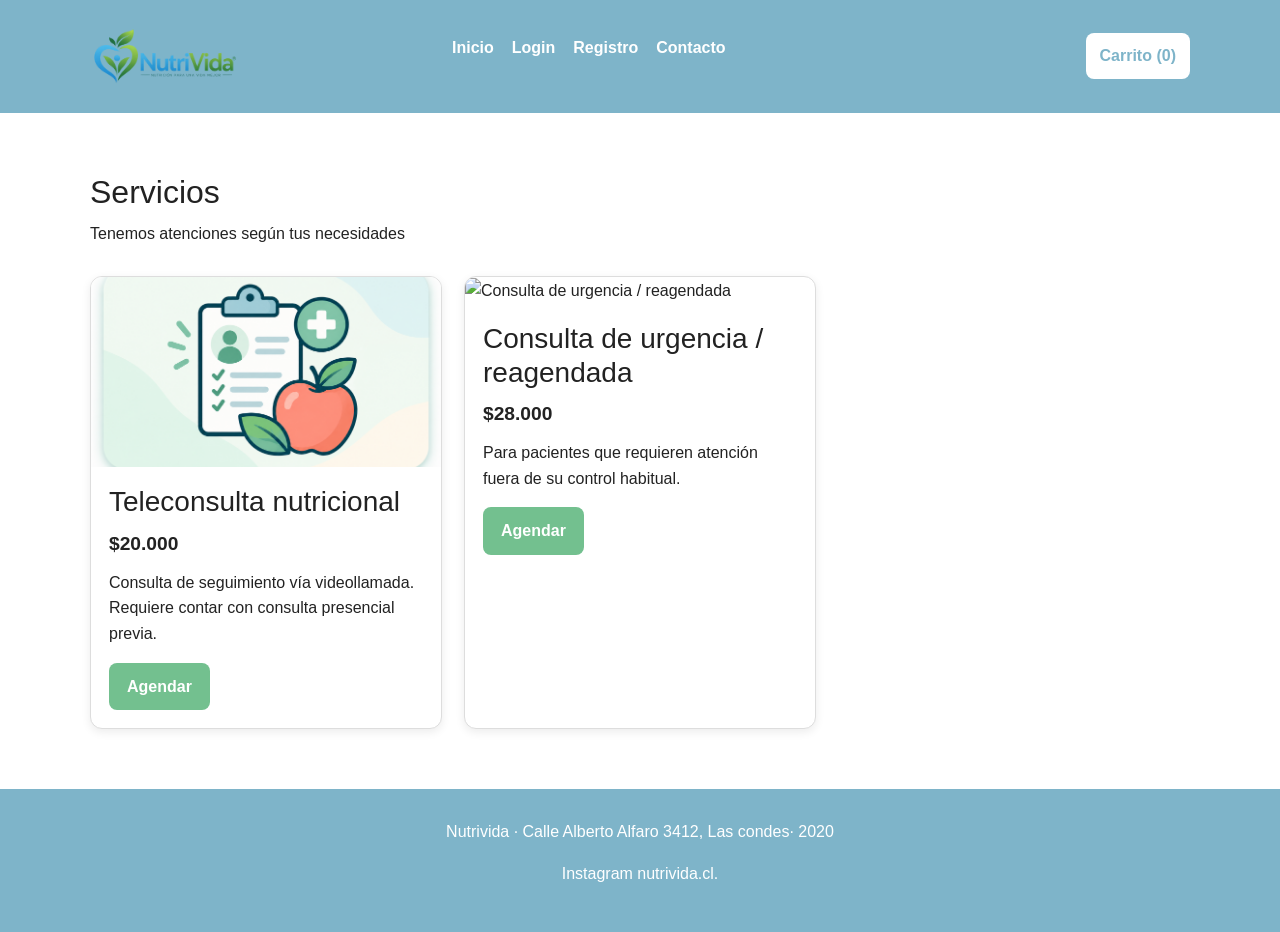
==== alimentacion-vegana-tca.html @ e469988b "Agregando otras especialidades a la página" ====
<!DOCTYPE html>
<html lang="es">
<head>
  <link href="https://cdn.jsdelivr.net/npm/bootstrap@5.3.8/dist/css/bootstrap.min.css" rel="stylesheet" integrity="sha384-sRIl4kxILFvY47J16cr9ZwB07vP4J8+LH7qKQnuqkuIAvNWLzeN8tE5YBujZqJLB" crossorigin="anonymous">
  <meta charset="UTF-8">
  <meta name="viewport" content="width=device-width, initial-scale=1.0">
  <title>Consulta Nutrivida</title>
  <link rel="stylesheet" href="estilos.css">
</head>
<body>

  <header>
    
    <div class="contenedor encabezado">
       <img src="assets/img/logo.png" width= "150" alt="Logo NutriVida"> 

      <nav aria-label="Navegación principal">
        <ul>
         <li><a href="index.html">Inicio</a></li>
          <li><a href="login.html">Login</a></li>
          <li><a href="registro.html">Registro</a></li>
          <li><a href="contacto.html">Contacto</a></li>
        </ul>
      </nav>
      
      <p id="usuario-actual"></p>

      <button id="btn-carrito" class="btn-carrito">
        Carrito (<span id="contador-carrito">0</span>)
      </button>
    </div>
  </header>

  <main>

    <section id="productos" class="seccion contenedor">
      <h2>Servicios</h2>
      <p>Tenemos atenciones según tus necesidades</p>
      <div id="grilla-productos" class="grilla-productos"></div>
    </section>



    <aside id="panel-carrito" class="panel-carrito oculto" aria-label="Carrito de compras">
      <div class="panel-cabecera">
        <h2>Agendar cita</h2>
        <button id="cerrar-carrito" class="btn-cerrar" aria-label="Cerrar carrito">×</button>
      </div>

      <div id="lista-carrito"></div>

      <form id="form-agendamiento" class="form-agendamiento" novalidate>
        <div id="datos-paciente">
          <h5>Datos paciente</h5>
        <div class="campo">
          <label for="rut-paciente">RUT</label>
          <input
            type="text"
            id="rut-paciente"
            maxlength="100"
            placeholder="12.345.678-9"
          >
          <small id="error-rut-paciente" class="error"></small>
        </div>
        <div class="campo">
          <label for="nombres-paciente">Nombres</label>
          <input
            type="text"
            id="nombres-paciente"
            maxlength="100"
            placeholder="Federico Alberto"
          >
          <small id="error-nombres-paciente" class="error"></small>
        </div>

        <div class="campo">
          <label for="apellidos-paciente">Apellidos</label>
          <input
            type="text"
            id="apellidos-paciente"
            maxlength="100"
            placeholder="Gómez Pérez"
          >
          <small id="error-apellidos-paciente" class="error"></small>
        </div>

        <div class="campo">
          <label for="email-paciente">Correo electrónico</label>
          <input
            type="email"
            id="email-paciente"
            maxlength="100"
            placeholder="nombre@duoc.cl"
          >
          <small id="error-email-paciente" class="error"></small>
        </div>

        <div class="campo">
          <label for="celular-paciente">Celular</label>
          <input
            type="phone"
            id="celular-paciente"
            maxlength="100"
            placeholder="987654321"
          >
          <small id="error-celular-paciente" class="error"></small>
        </div>

        <div class="campo">
          <label for="prevision-paciente">Previsión</label>
          <select
            id="prevision-paciente"
          >
            <option value="">Seleccionar previsión</option>
            <option value="Fonasa">Fonasa</option>
            <option value="Isapre">Isapre</option>
            <option value="Particular">Particular</option>
          </select>
          <small id="error-prevision-paciente" class="error"></small>
        </div>
        </div>
        

        <h5>Datos cita</h5>
        <div class="campo">
          <label for="dia-cita">Día de atención</label>
          <input
            type="date"
            id="dia-cita"
          >
          <small id="error-date-paciente" class="error"></small>
        </div>

        <div class="campo">
          <label for="hora-cita">Hora de atención</label>
          <select
            id="hora-cita"
          >
            <option value="">Seleccionar hora</option>
            <option value="09:00">09:00 AM</option>
            <option value="10:00">10:00 AM</option>
            <option value="11:00">11:00 AM</option>
            <option value="14:00">02:00 PM</option>
            <option value="15:00">03:00 PM</option>
          </select>
        </div>

        <div class="campo">
          <label for="profesional-cita">Profesional</label>
          <select
            id="profesional-cita"
          >
            <option value="">Seleccionar profesional</option>
            <option value="Nut. Carolina Fuentes M.">Nut. Carolina Fuentes M.</option>
            <option value="Nut. Rodrigo Sepúlveda A.">Nut. Rodrigo Sepúlveda A.</option>
            <option value="Nut. Daniela Morales C.">Nut. Daniela Morales C.</option>
            <option value="Nut. Felipe Araya R.">Nut. Felipe Araya R.</option>
          </select>
        </div>
      </form>

      <div class="resumen-carrito">
        <button id="vaciar-carrito" class="boton boton-secundario">Cancelar</button>
        <button id="confirmar-agendamiento" class="boton">Confirmar</button>
      </div>
    </aside>
  </main>

  <footer>
    <div class="contenedor">
      <p>Nutrivida · Calle Alberto Alfaro 3412, Las condes· 2020</p>
      <p>Instagram nutrivida.cl.</p>
    </div>
  </footer>

  <script src="productos-vegana.js"></script>
  <script src="cargarUsuario.js"></script>
</body>
</html>
---- estilos.css ----
/* =========================
   CONFIGURACIÓN GENERAL
   ========================= */

* {
  box-sizing: border-box;
  margin: 0;
  padding: 0;
}

html {
  scroll-behavior: smooth;
}

body {
  font-family: Arial, Helvetica, sans-serif;
  line-height: 1.6;
  background: #ffffff;
  color: #222222;
}

.contenedor {
  width: min(1100px, 90%);
  margin: auto;
}

/* =========================
   HEADER Y NAVEGACIÓN
   ========================= */

header {
  background: #7eb4c9;
  color: white;
  position: sticky;
  top: 0;
  z-index: 10;
}

.encabezado {
  min-height: 72px;
  display: flex;
  align-items: center;
  justify-content: space-between;
  gap: 20px;
}

header h1 {
  font-size: 1.5rem;
}

nav ul {
  list-style: none;
  display: flex;
  gap: 18px;
}

nav a {
  color: white;
  text-decoration: none;
  font-weight: bold;
}

nav a:hover {
  text-decoration: underline;
}

.btn-carrito,
.btn-cerrar {
  cursor: pointer;
  border: none;
}

.btn-carrito {
  background: white;
  color: #7eb4c9;
  padding: 10px 14px;
  border-radius: 8px;
  font-weight: bold;
}

/* =========================
   HERO
   ========================= */

.hero {
  min-height: 320px;
  display: flex;
  align-items: center;
  background: #eaf4ec;
  text-align: center;
}

.hero h2 {
  font-size: 2.3rem;
  margin-bottom: 10px;
}

.hero p {
  margin-bottom: 24px;
}

/* =========================
   SECCIONES
   ========================= */

.seccion {
  padding: 60px 0;
}

.seccion h2 {
  margin-bottom: 10px;
  font-size: 2rem;
}

.seccion-gris {
  background: #f5f5f5;
}

/* =========================
   PRODUCTOS
   ========================= */

.grilla-productos {
  margin-top: 30px;
  display: grid;
  grid-template-columns: repeat(3, 1fr);
  gap: 22px;
}

.producto {
  border: 1px solid #dddddd;
  border-radius: 12px;
  overflow: hidden;
  background: white;
  box-shadow: 0 3px 10px rgba(0, 0, 0, 0.08);
}

.producto img {
  width: 100%;
  height: 190px;
  object-fit: cover;
}

.producto-contenido {
  padding: 18px;
}

.producto h3 {
  margin-bottom: 8px;
}

.precio {
  font-size: 1.2rem;
  font-weight: bold;
  margin: 10px 0;
}

/* =========================
   BOTONES
   ========================= */

.boton {
  display: inline-block;
  border: none;
  background: #73c08f;
  color: white;
  text-decoration: none;
  padding: 11px 18px;
  border-radius: 8px;
  cursor: pointer;
  font-weight: bold;
}

.boton:hover {
  opacity: 0.9;
}

.boton-secundario {
  background: #7b2222;
  margin-top: 15px;
}

/* =========================
   FORMULARIOS
   ========================= */

.formulario-contenedor {
  max-width: 650px;
  margin: auto;
}

.campo {
  margin-bottom: 18px;
}

label {
  display: block;
  font-weight: bold;
  margin-bottom: 5px;
}

input,
textarea,
select {
  width: 100%;
  padding: 12px;
  border: 1px solid #bbbbbb;
  border-radius: 7px;
  font-size: 1rem;
}

input:focus,
textarea:focus {
  outline: 2px solid #73c08f;
  border-color: transparent;
}

.error {
  min-height: 20px;
  display: block;
  margin-top: 4px;
  color: #a31515;
  font-size: 0.9rem;
}

.mensaje {
  margin-top: 15px;
  font-weight: bold;
}

/* =========================
   CARRITO
   ========================= */

.panel-carrito {
  position: fixed;
  top: 0;
  right: 0;
  width: min(420px, 100%);
  height: 100vh;
  background: white;
  padding: 22px;
  box-shadow: -5px 0 16px rgba(0, 0, 0, 0.2);
  z-index: 20;
  overflow-y: auto;
}

.oculto {
  display: none;
}

.panel-cabecera {
  display: flex;
  justify-content: space-between;
  align-items: center;
  margin-bottom: 25px;
}

.btn-cerrar {
  background: transparent;
  font-size: 2rem;
}

.item-carrito {
  display: grid;
  grid-template-columns: 1fr auto;
  gap: 10px;
  border-bottom: 1px solid #dddddd;
  padding: 14px 0;
}

.item-carrito button {
  border: none;
  background: #7b2222;
  color: white;
  padding: 6px 10px;
  border-radius: 6px;
  cursor: pointer;
}

.resumen-carrito {
  padding-top: 20px;
  font-size: 1.1rem;
  display: flex;
  justify-content: space-between;
  align-items: center;
}

/* =========================
   FOOTER
   ========================= */

footer {
  background: #7eb4c9;
  color: white;
  text-align: center;
  padding: 30px 0;
}

/* =========================
   RESPONSIVE
   ========================= */

@media (max-width: 768px) {
  .encabezado {
    flex-direction: column;
    padding: 15px 0;
  }

  nav ul {
    flex-wrap: wrap;
    justify-content: center;
  }

  .grilla-productos {
    grid-template-columns: 1fr;
  }

  .hero h2 {
    font-size: 1.8rem;
  }
}
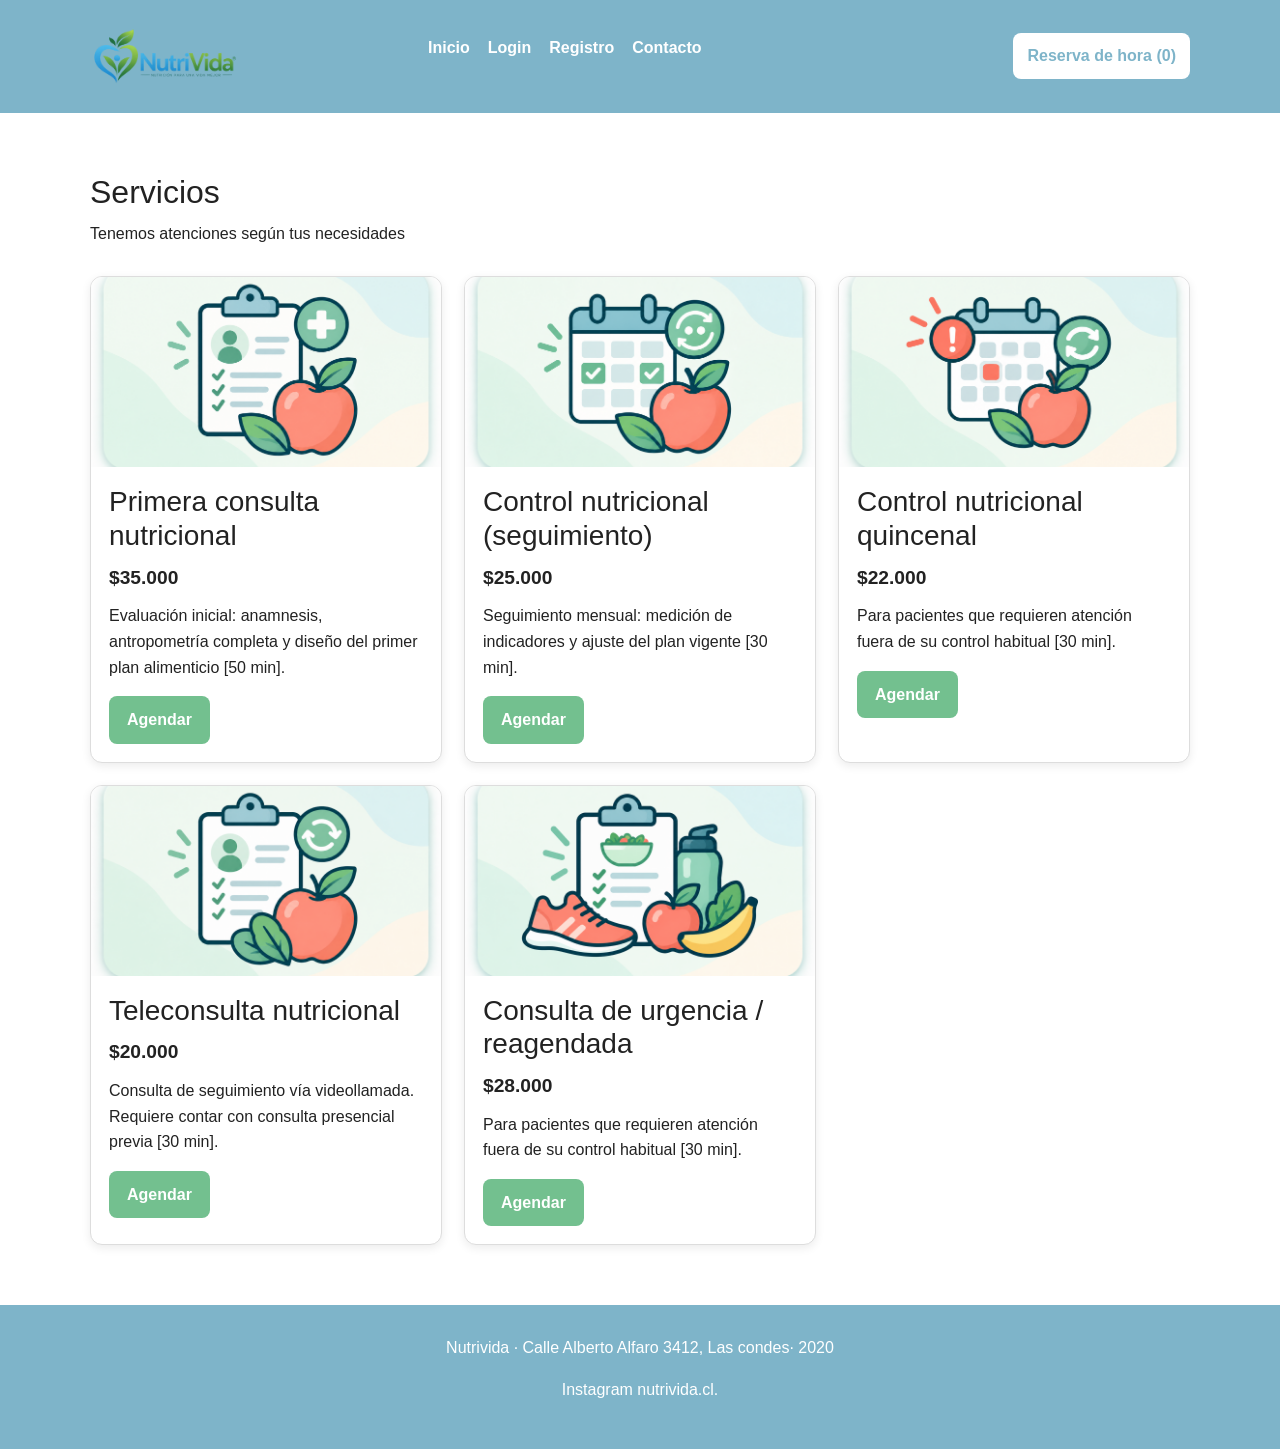
==== commit b84051c0: "Agregando productos a obesidad" ====
--- a/alimentacion-vegana-tca.html
+++ b/alimentacion-vegana-tca.html
@@ -26,7 +26,7 @@
       <p id="usuario-actual"></p>
 
       <button id="btn-carrito" class="btn-carrito">
-        Carrito (<span id="contador-carrito">0</span>)
+        Reserva de hora (<span id="contador-carrito">0</span>)
       </button>
     </div>
   </header>
--- a/estilos.css
+++ b/estilos.css
@@ -18,8 +18,9 @@
   background: #ffffff;
   color: #222222;
 }
-
-.contenedor {
+/*El punto es para las clases
+# es para los id busca el elemento por el id  */
+.contenedor { 
   width: min(1100px, 90%);
   margin: auto;
 }
@@ -62,6 +63,7 @@
 
 nav a:hover {
   text-decoration: underline;
+  color: green
 }
 
 .btn-carrito,
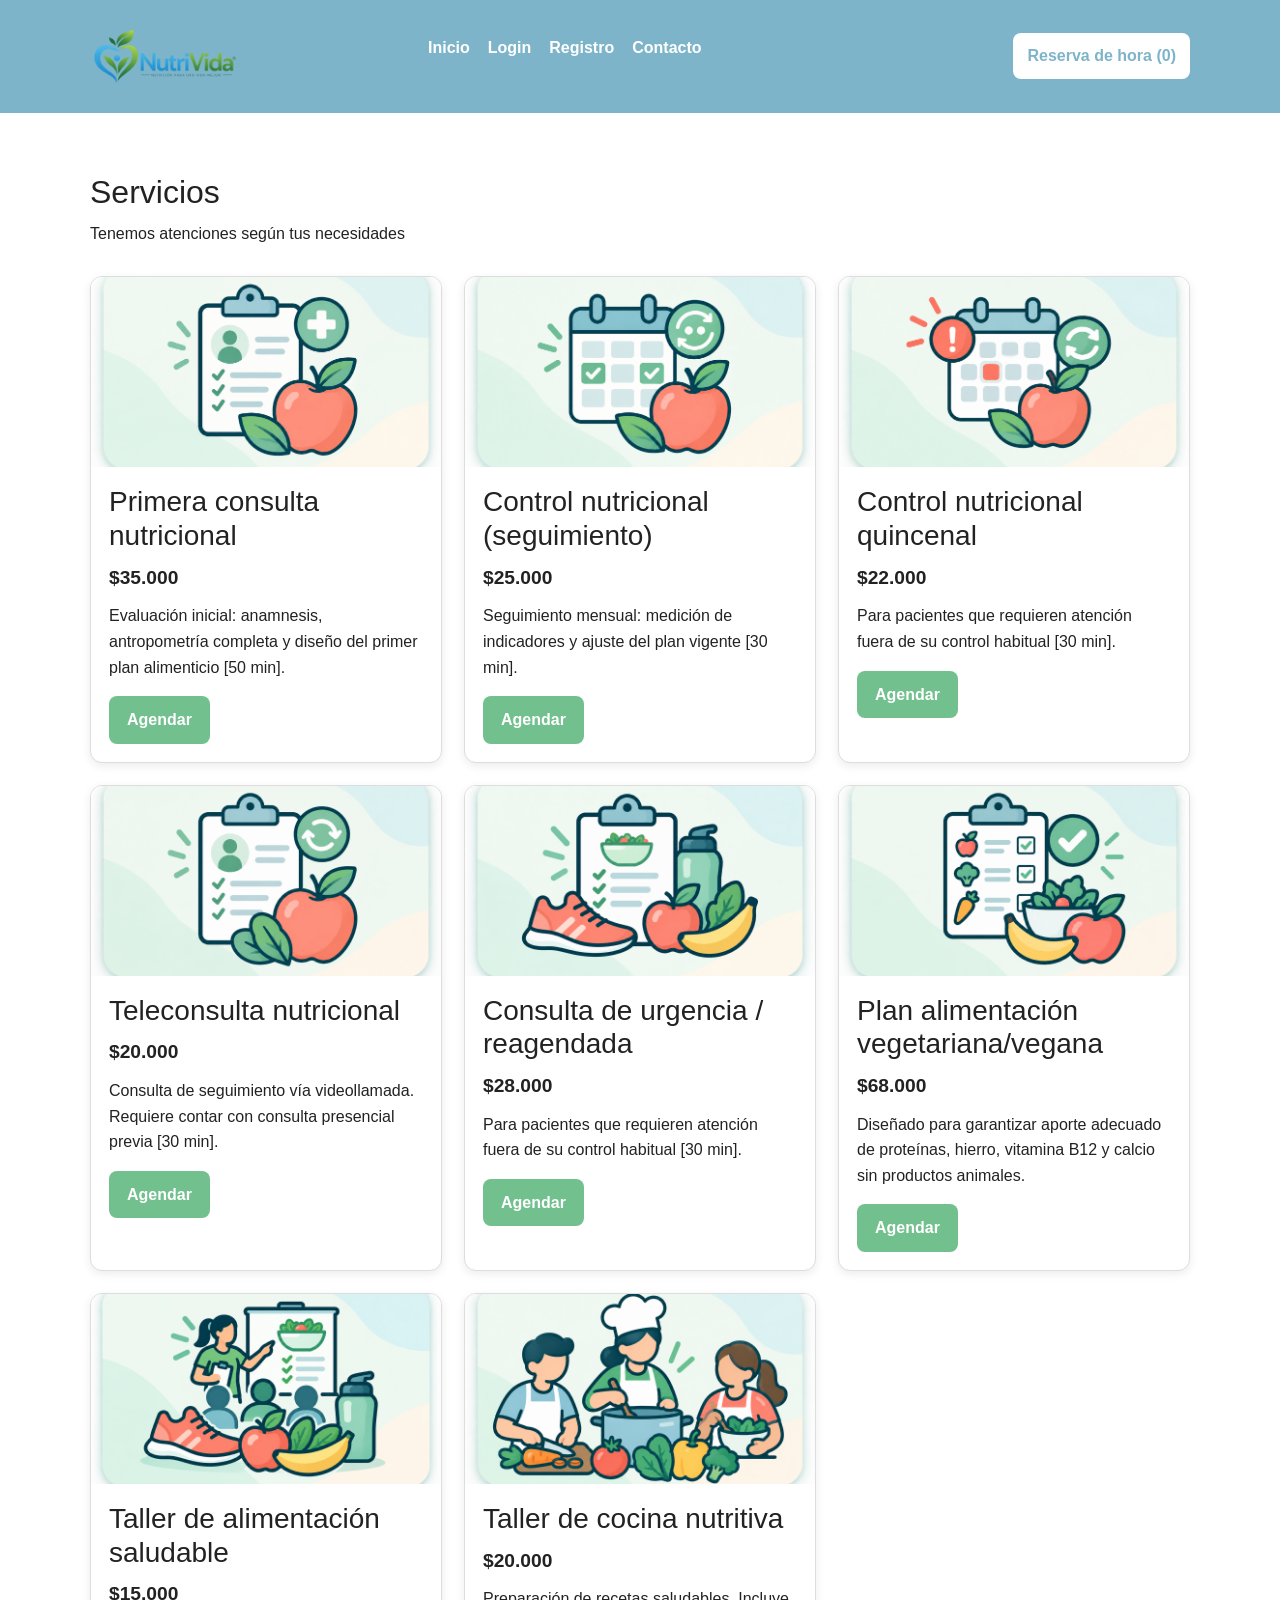
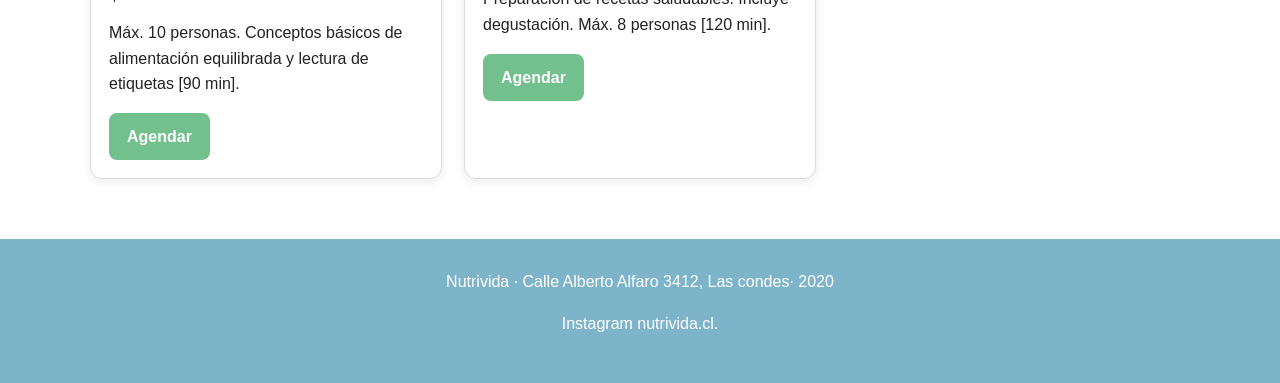
==== commit b4d585a2: "agregando icono al resto de paginas" ====
--- a/alimentacion-vegana-tca.html
+++ b/alimentacion-vegana-tca.html
@@ -2,6 +2,7 @@
 <html lang="es">
 <head>
   <link href="https://cdn.jsdelivr.net/npm/bootstrap@5.3.8/dist/css/bootstrap.min.css" rel="stylesheet" integrity="sha384-sRIl4kxILFvY47J16cr9ZwB07vP4J8+LH7qKQnuqkuIAvNWLzeN8tE5YBujZqJLB" crossorigin="anonymous">
+  <link rel="icon" type ="image/png" href="assets/img/apple.png">
   <meta charset="UTF-8">
   <meta name="viewport" content="width=device-width, initial-scale=1.0">
   <title>Consulta Nutrivida</title>
--- a/estilos.css
+++ b/estilos.css
@@ -75,6 +75,20 @@
 .btn-carrito {
   background: white;
   color: #7eb4c9;
+  padding: 10px 14px;
+  border-radius: 8px;
+  font-weight: bold;
+}
+
+.btn-registro,
+.btn-cerrar {
+  cursor: pointer;
+  border: none;
+}
+
+.btn-registro {
+  background: green;
+  color: white;
   padding: 10px 14px;
   border-radius: 8px;
   font-weight: bold;
